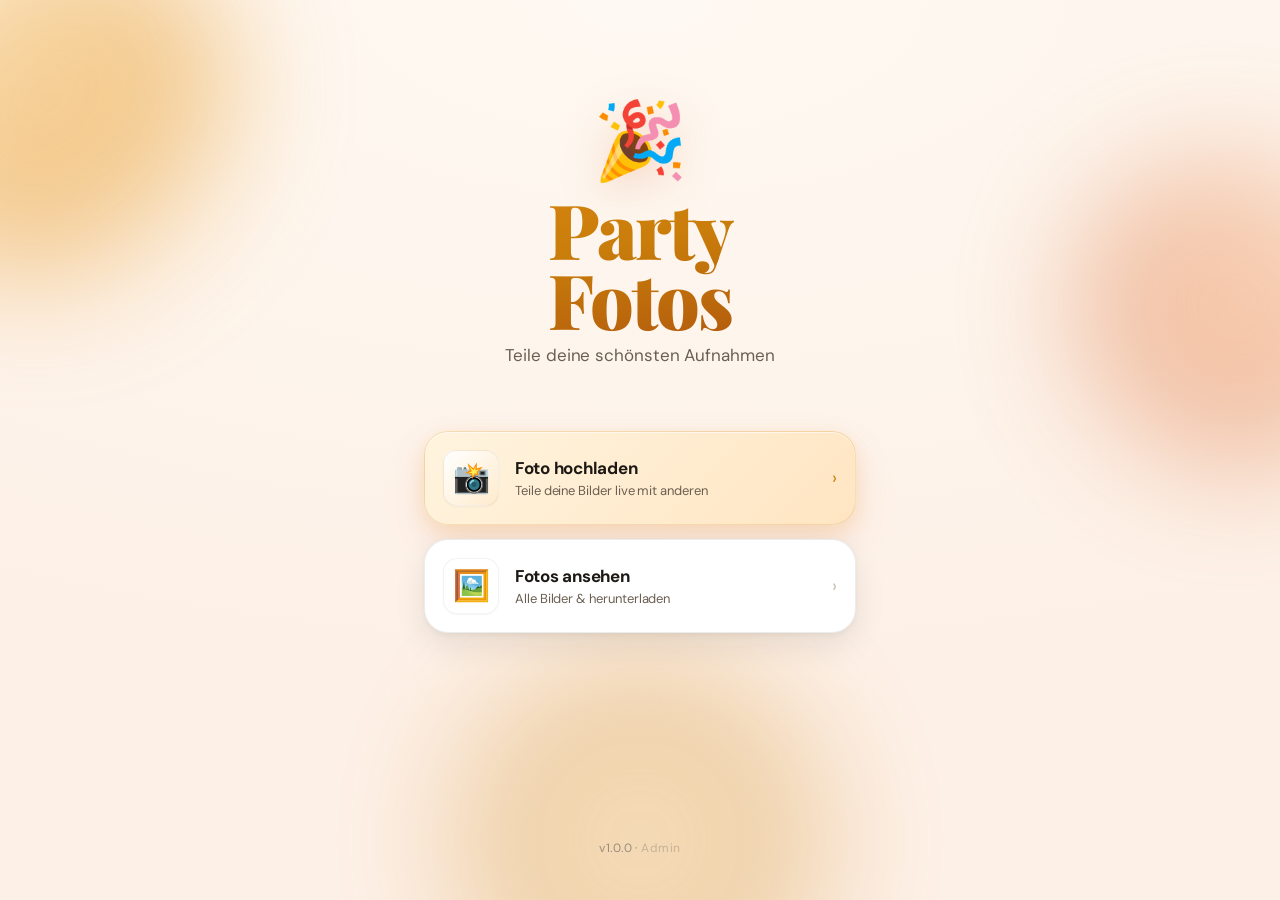
==== index.html @ 13b86107 "Party Fotos v1.0" ====
<!doctype html>
<html lang="de">
<head>
<meta charset="utf-8">
<meta name="viewport" content="width=device-width,initial-scale=1,viewport-fit=cover,user-scalable=no">
<meta name="theme-color" content="#FEF9F2">
<title>Party Fotos</title>
<link rel="preconnect" href="https://fonts.googleapis.com">
<link rel="preconnect" href="https://fonts.gstatic.com" crossorigin>
<link href="https://fonts.googleapis.com/css2?family=Playfair+Display:wght@700;800;900&family=DM+Sans:wght@400;500;600;700&display=swap" rel="stylesheet">
<link rel="stylesheet" href="styles.css">
<style>
  .home {
    display: flex;
    flex-direction: column;
    min-height: 100vh;
    min-height: 100svh;
    padding: calc(var(--safe-top) + 32px) 24px calc(var(--safe-bot) + 24px);
  }
  .hero {
    text-align: center;
    margin-top: clamp(28px, 8vh, 80px);
  }
  .hero .confetti {
    font-size: 76px;
    line-height: 1;
    display: inline-block;
    transform-origin: 70% 70%;
    animation: pop 1.1s cubic-bezier(.2,.7,.2,1) .05s both, sway 6s ease-in-out 1.2s infinite;
    filter: drop-shadow(0 10px 22px rgba(212,90,30,0.22));
  }
  @keyframes pop {
    0%   { opacity: 0; transform: scale(.5) rotate(-20deg); }
    60%  { opacity: 1; transform: scale(1.15) rotate(8deg); }
    100% { opacity: 1; transform: scale(1) rotate(0); }
  }
  @keyframes sway {
    0%,100% { transform: rotate(0); }
    50%      { transform: rotate(-6deg); }
  }
  .hero h1 {
    font-family: var(--display);
    font-weight: 900;
    letter-spacing: -0.03em;
    line-height: 0.92;
    font-size: clamp(56px, 18vw, 76px);
    margin: 14px 0 10px;
    background: linear-gradient(170deg, #D78410 0%, #C97D0A 40%, #B0570E 100%);
    -webkit-background-clip: text;
    background-clip: text;
    -webkit-text-fill-color: transparent;
    text-wrap: balance;
  }
  .hero p {
    font-size: 17px;
    color: var(--ink-soft);
    margin: 0;
    letter-spacing: -0.005em;
  }
  .actions {
    display: flex;
    flex-direction: column;
    gap: 14px;
    margin-top: clamp(36px, 7vh, 64px);
  }
  .diashow-wrap {
    display: flex;
    justify-content: center;
    margin-top: 22px;
  }
  .version {
    margin-top: auto;
    padding-top: 24px;
  }
</style>
</head>
<body>
  <div class="blobs" aria-hidden="true">
    <div class="blob b1"></div>
    <div class="blob b2"></div>
    <div class="blob b3"></div>
  </div>

  <main class="app home" data-screen-label="Startseite">
    <section class="hero">
      <div class="confetti" aria-hidden="true">🎉</div>
      <h1 class="enter enter-1" id="heroTitle">Party<br>Fotos</h1>
      <p class="tagline enter enter-2" id="heroTagline">Teile deine schönsten Aufnahmen</p>
    </section>

    <section class="actions" aria-label="Aktionen">
      <a class="action-card primary enter enter-3" href="upload.html">
        <div class="icon-tile" aria-hidden="true">📸</div>
        <div class="copy">
          <div class="title">Foto hochladen</div>
          <div class="subtitle">Teile deine Bilder live mit anderen</div>
        </div>
        <div class="chev" aria-hidden="true">›</div>
      </a>
      <a class="action-card enter enter-4" href="gallery.html">
        <div class="icon-tile" aria-hidden="true">🖼️</div>
        <div class="copy">
          <div class="title">Fotos ansehen</div>
          <div class="subtitle">Alle Bilder &amp; herunterladen</div>
        </div>
        <div class="chev" aria-hidden="true">›</div>
      </a>
    </section>

    <footer class="version enter enter-5">
      v1.0.0 · <a href="admin.html" style="color:inherit;text-decoration:none;opacity:0.5">Admin</a>
    </footer>
  </main>
<script>
(function(){
  // Titel dynamisch aus config.json laden
  fetch('admin.php?action=get_config')
    .then(r => r.json())
    .then(d => {
      if (!d.ok) return;
      if (d.title) {
        const el = document.getElementById('heroTitle');
        if (el) el.innerHTML = d.title.replace(/\s+/, '<br>');
        document.title = d.title;
      }
      if (d.tagline) {
        const tl = document.getElementById('heroTagline');
        if (tl) tl.textContent = d.tagline;
      }
    })
    .catch(() => {});
})();
</script>
</body>
</html>
---- styles.css ----
/* Party Fotos — shared styles */
:root {
  --bg-1: #FEF9F2;
  --bg-2: #FDF0E6;
  --cream: #F7F3ED;
  --amber: #C97D0A;
  --amber-light: #E89A2B;
  --orange: #D45A1E;
  --ink: #1C1814;
  --ink-soft: #6B5F52;
  --ink-mute: #9A8C7C;
  --card: #FFFFFF;
  --line: rgba(28, 24, 20, 0.08);
  --shadow-sm: 0 1px 2px rgba(28,24,20,0.04), 0 2px 8px rgba(28,24,20,0.06);
  --shadow-md: 0 2px 6px rgba(28,24,20,0.05), 0 12px 32px rgba(28,24,20,0.09);
  --shadow-lg: 0 4px 12px rgba(201,125,10,0.18), 0 18px 48px rgba(212,90,30,0.22);
  --r-sm: 12px;
  --r-md: 18px;
  --r-lg: 24px;
  --r-xl: 28px;
  --safe-top: env(safe-area-inset-top, 0px);
  --safe-bot: env(safe-area-inset-bottom, 0px);
  --display: "Playfair Display", "Times New Roman", serif;
  --body: "DM Sans", -apple-system, BlinkMacSystemFont, system-ui, sans-serif;
}

* { box-sizing: border-box; -webkit-tap-highlight-color: transparent; }
html, body { margin: 0; padding: 0; }

html {
  background: var(--bg-1);
}

body {
  font-family: var(--body);
  color: var(--ink);
  min-height: 100vh;
  min-height: 100svh;
  background: radial-gradient(120% 80% at 50% 0%, var(--bg-1) 0%, var(--bg-2) 100%);
  overflow-x: hidden;
  -webkit-font-smoothing: antialiased;
  font-feature-settings: "ss01", "cv11";
  letter-spacing: -0.005em;
}

/* ====== Animated background blobs ====== */
.blobs {
  position: fixed;
  inset: 0;
  z-index: 0;
  pointer-events: none;
  overflow: hidden;
}
.blob {
  position: absolute;
  border-radius: 50%;
  filter: blur(60px);
  opacity: 0.55;
  will-change: transform;
}
.blob.b1 {
  width: 360px; height: 360px;
  left: -110px; top: -60px;
  background: radial-gradient(circle at 30% 30%, #F5C46E, #E89A2B 55%, transparent 75%);
  animation: drift1 18s ease-in-out infinite;
}
.blob.b2 {
  width: 320px; height: 320px;
  right: -100px; top: 18%;
  background: radial-gradient(circle at 60% 40%, #FFB279, #D45A1E 55%, transparent 75%);
  opacity: 0.4;
  animation: drift2 22s ease-in-out infinite;
}
.blob.b3 {
  width: 380px; height: 380px;
  left: 50%; bottom: -130px;
  transform: translateX(-50%);
  background: radial-gradient(circle at 50% 50%, #F8D89C, #C97D0A 60%, transparent 78%);
  opacity: 0.35;
  animation: drift3 26s ease-in-out infinite;
}
@keyframes drift1 {
  0%,100% { transform: translate(0,0) scale(1); }
  50% { transform: translate(40px, 30px) scale(1.08); }
}
@keyframes drift2 {
  0%,100% { transform: translate(0,0) scale(1); }
  50% { transform: translate(-35px, 50px) scale(1.1); }
}
@keyframes drift3 {
  0%,100% { transform: translate(-50%,0) scale(1); }
  50% { transform: translate(calc(-50% + 30px), -40px) scale(1.05); }
}

/* ====== App shell ====== */
.app {
  position: relative;
  z-index: 1;
  max-width: 480px;
  margin: 0 auto;
  min-height: 100vh;
  min-height: 100svh;
  padding-top: calc(var(--safe-top) + 8px);
}

.app.has-nav {
  padding-bottom: calc(96px + var(--safe-bot));
}

/* ====== Typography ====== */
.display {
  font-family: var(--display);
  font-weight: 800;
  color: var(--amber);
  letter-spacing: -0.025em;
  line-height: 0.95;
  margin: 0;
}
.tagline {
  font-family: var(--body);
  color: var(--ink-soft);
  font-size: 17px;
  line-height: 1.4;
  margin: 0;
  letter-spacing: -0.01em;
}

/* ====== Entrance animations ====== */
.enter {
  opacity: 0;
  transform: translateY(14px);
  animation: enter .7s cubic-bezier(.2,.7,.2,1) forwards;
}
.enter-1 { animation-delay: 0.05s; }
.enter-2 { animation-delay: 0.16s; }
.enter-3 { animation-delay: 0.28s; }
.enter-4 { animation-delay: 0.40s; }
.enter-5 { animation-delay: 0.52s; }
@keyframes enter {
  to { opacity: 1; transform: translateY(0); }
}

/* ====== Buttons ====== */
.btn {
  font: 600 16px/1 var(--body);
  border: 0; background: none; cursor: pointer; color: inherit;
  display: inline-flex; align-items: center; gap: 8px;
  -webkit-user-select: none; user-select: none;
}
.btn:active { transform: translateY(1px); }

.btn-amber {
  width: 100%;
  min-height: 56px;
  padding: 16px 20px;
  border-radius: 16px;
  color: #fff;
  font-weight: 700;
  font-size: 17px;
  letter-spacing: -0.01em;
  background: linear-gradient(135deg, #E89A2B 0%, #C97D0A 50%, #D45A1E 100%);
  box-shadow:
    0 1px 0 rgba(255,255,255,0.25) inset,
    0 -2px 0 rgba(120,60,5,0.18) inset,
    var(--shadow-lg);
  justify-content: center;
  transition: transform .12s ease, box-shadow .2s ease, filter .2s ease;
}
.btn-amber:hover { filter: brightness(1.04); }
.btn-amber:active {
  transform: translateY(1px);
  box-shadow:
    0 1px 0 rgba(255,255,255,0.2) inset,
    0 -1px 0 rgba(120,60,5,0.18) inset,
    0 2px 8px rgba(201,125,10,0.25);
}
.btn-amber[disabled] {
  filter: grayscale(.4) opacity(.6);
  pointer-events: none;
}

.btn-pill {
  display: inline-flex; align-items: center; gap: 8px;
  padding: 12px 22px;
  border-radius: 999px;
  background: #fff;
  border: 1px solid var(--line);
  font-weight: 500;
  font-size: 15px;
  color: var(--ink);
  box-shadow: var(--shadow-sm);
  text-decoration: none;
  transition: transform .12s ease, box-shadow .2s ease;
}
.btn-pill:hover { box-shadow: var(--shadow-md); }
.btn-pill:active { transform: translateY(1px); }

/* ====== Bottom Navigation ====== */
.bottom-nav {
  position: fixed;
  left: 0; right: 0; bottom: 0;
  z-index: 50;
  background: rgba(255,255,255,0.85);
  backdrop-filter: saturate(160%) blur(18px);
  -webkit-backdrop-filter: saturate(160%) blur(18px);
  border-top: 1px solid var(--line);
  padding-bottom: var(--safe-bot);
}
.bottom-nav-inner {
  max-width: 480px;
  margin: 0 auto;
  display: grid;
  grid-template-columns: repeat(3, 1fr);
  height: 64px;
}
.nav-item {
  display: flex;
  flex-direction: column;
  align-items: center;
  justify-content: center;
  gap: 4px;
  text-decoration: none;
  color: var(--ink-mute);
  font-size: 12px;
  font-weight: 600;
  letter-spacing: -0.005em;
  position: relative;
  transition: color .15s ease;
}
.nav-item .ico {
  font-size: 22px;
  line-height: 1;
  filter: saturate(0.4) opacity(0.55);
  transition: filter .2s ease, transform .2s ease;
}
.nav-item.active {
  color: var(--amber);
}
.nav-item.active .ico {
  filter: none;
  transform: translateY(-1px);
}
.nav-item.active::before {
  content: "";
  position: absolute;
  top: 8px;
  width: 28px; height: 3px;
  border-radius: 2px;
  background: linear-gradient(90deg, #E89A2B, #D45A1E);
}

/* ====== Cards ====== */
.action-card {
  display: flex;
  align-items: center;
  gap: 16px;
  padding: 18px;
  border-radius: var(--r-lg);
  text-decoration: none;
  color: inherit;
  background: var(--card);
  box-shadow: var(--shadow-md);
  border: 1px solid var(--line);
  transition: transform .15s ease, box-shadow .2s ease;
}
.action-card:hover {
  transform: translateY(-2px);
  box-shadow: 0 6px 16px rgba(28,24,20,0.06), 0 24px 48px rgba(28,24,20,0.1);
}
.action-card:active { transform: translateY(0); }

.action-card.primary {
  background: linear-gradient(135deg, #FFF4DF 0%, #FFE5C2 100%);
  border-color: rgba(201,125,10,0.18);
  box-shadow:
    0 1px 0 rgba(255,255,255,0.6) inset,
    0 6px 18px rgba(232,154,43,0.18),
    0 18px 40px rgba(212,90,30,0.12);
}

.action-card .icon-tile {
  flex: 0 0 56px;
  width: 56px; height: 56px;
  border-radius: 14px;
  background: rgba(255,255,255,0.7);
  border: 1px solid rgba(28,24,20,0.05);
  display: flex; align-items: center; justify-content: center;
  font-size: 30px;
  line-height: 1;
  box-shadow: 0 1px 2px rgba(28,24,20,0.04);
}
.action-card.primary .icon-tile {
  background: linear-gradient(135deg, #FFF, #FFEBCC);
}
.action-card .copy { display: flex; flex-direction: column; gap: 3px; min-width: 0; }
.action-card .title {
  font-weight: 700;
  font-size: 17px;
  letter-spacing: -0.015em;
  color: var(--ink);
}
.action-card .subtitle {
  font-size: 13px;
  color: var(--ink-soft);
  letter-spacing: -0.005em;
}
.action-card .chev {
  margin-left: auto;
  color: var(--ink-mute);
  font-size: 18px;
  opacity: 0.6;
}
.action-card.primary .chev { color: var(--amber); opacity: 1; }

/* ====== Footer version ====== */
.version {
  text-align: center;
  font-size: 12px;
  color: var(--ink-mute);
  letter-spacing: 0.04em;
  margin-top: auto;
  padding: 16px 0 calc(20px + var(--safe-bot));
  opacity: 0.7;
}

/* ====== Generic emoji "art" ====== */
.emoji-art {
  font-size: 64px;
  line-height: 1;
  filter: drop-shadow(0 6px 14px rgba(212,90,30,0.18));
  display: inline-block;
  animation: bob 4.2s ease-in-out infinite;
}
@keyframes bob {
  0%,100% { transform: translateY(0) rotate(-1deg); }
  50% { transform: translateY(-6px) rotate(2deg); }
}
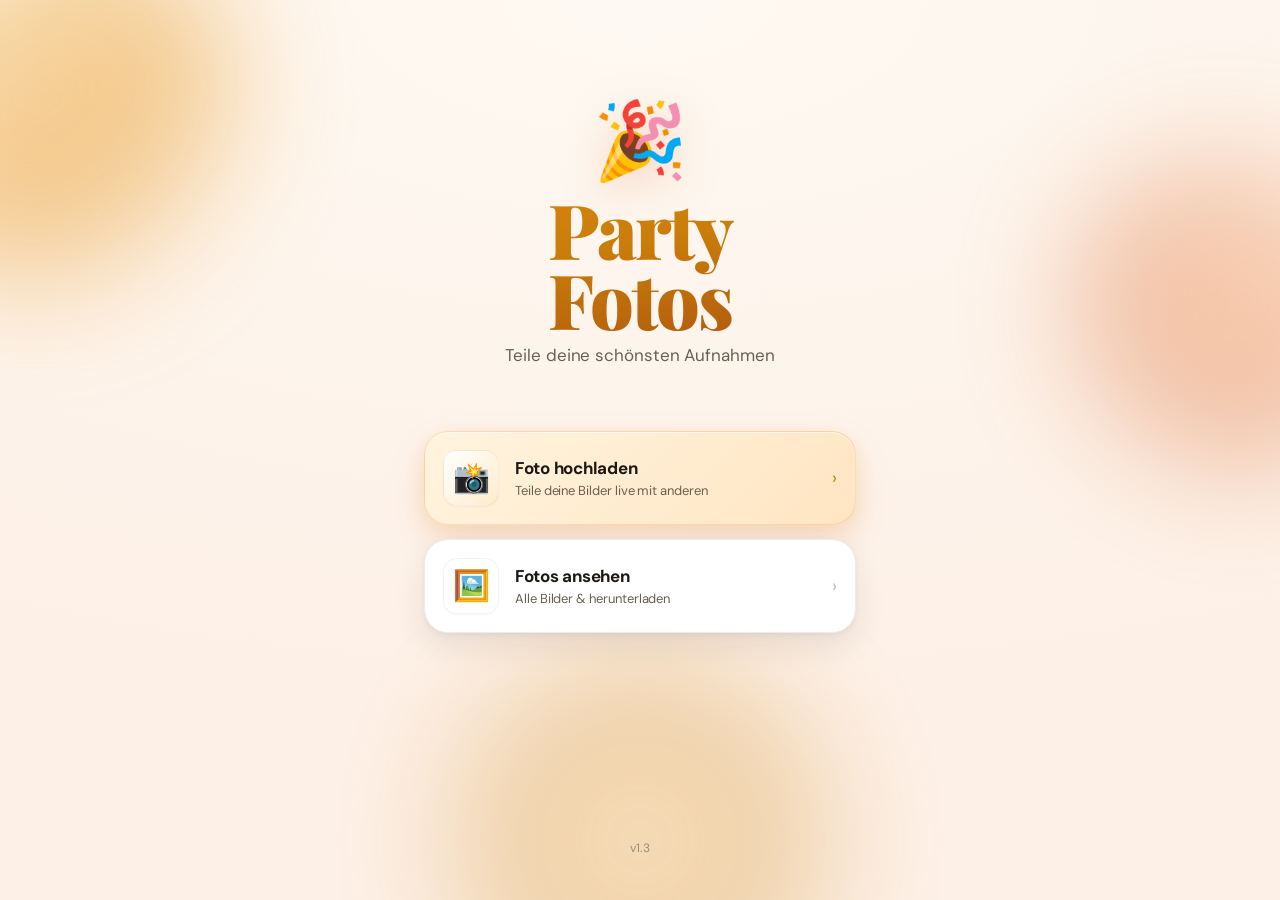
==== commit ad7fb180: "update: Version auf 1.3, Admin-Link von Startseite entfernt" ====
--- a/index.html
+++ b/index.html
@@ -107,9 +107,7 @@
       </a>
     </section>
 
-    <footer class="version enter enter-5">
-      v1.0.0 · <a href="admin.html" style="color:inherit;text-decoration:none;opacity:0.5">Admin</a>
-    </footer>
+    <footer class="version enter enter-5">v1.3</footer>
   </main>
 <script>
 (function(){
